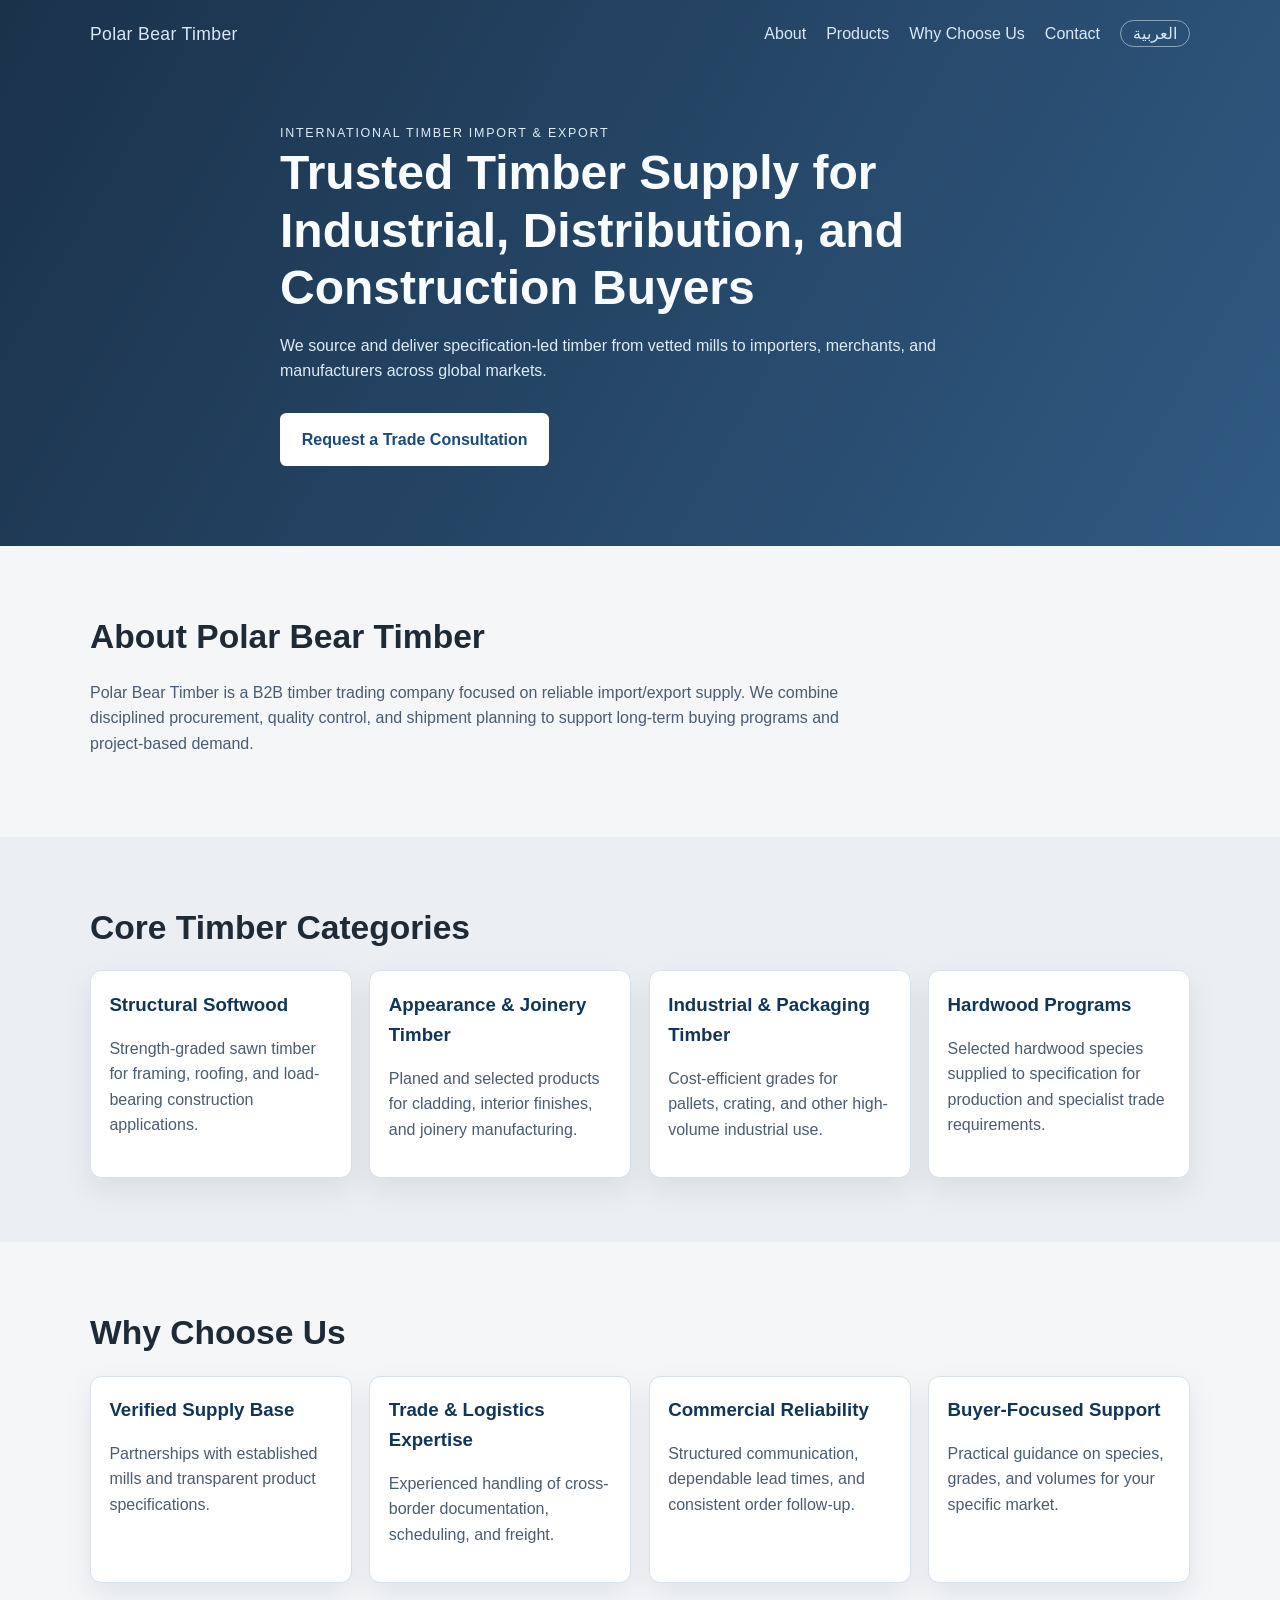
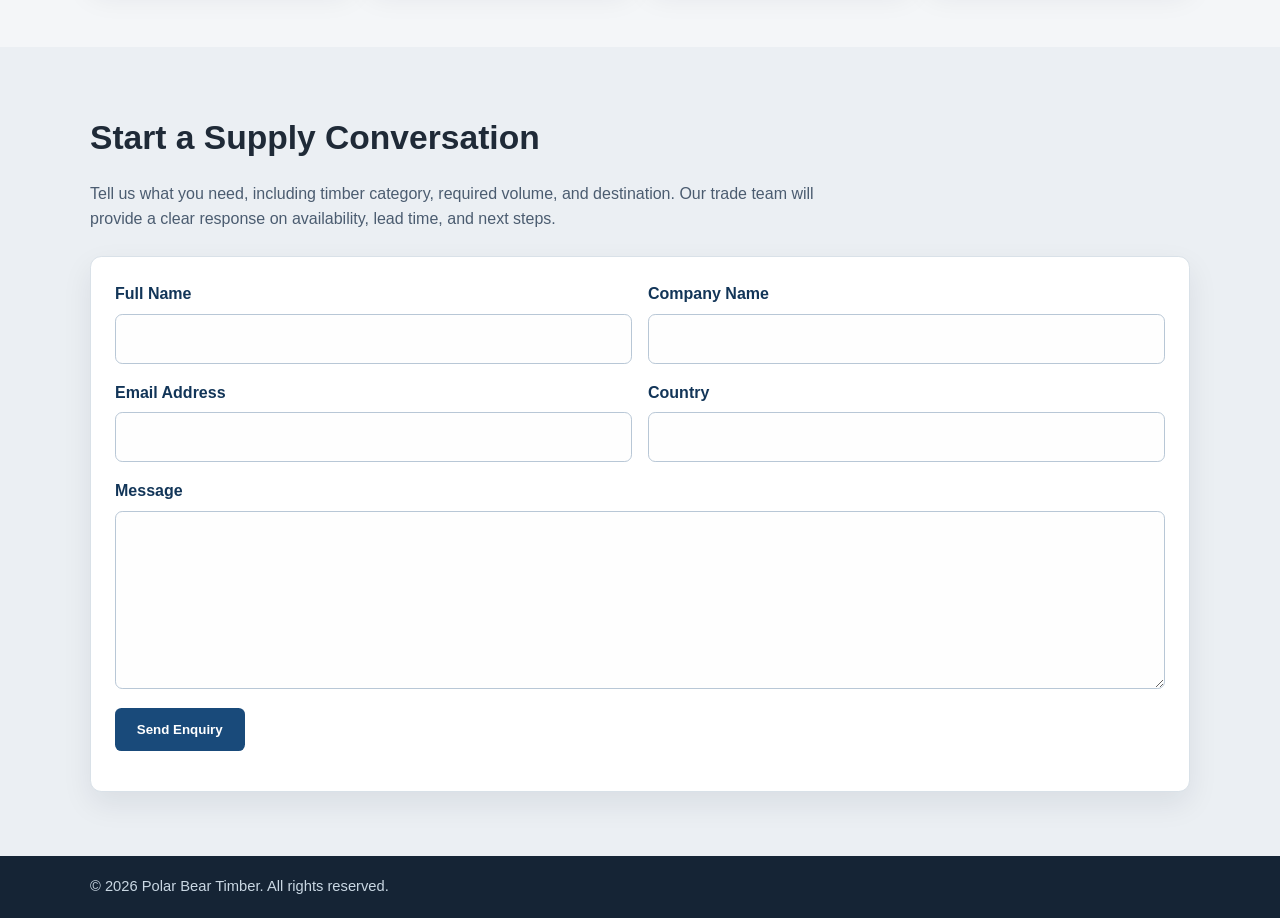
==== index.html @ a53676ff "Add Arabic RTL homepage with language switcher" ====
<!DOCTYPE html>
<html lang="en">
  <head>
    <meta charset="UTF-8" />
    <meta name="viewport" content="width=device-width, initial-scale=1.0" />
    <title>Polar Bear Timber | International Timber Trading</title>
    <meta
      name="description"
      content="Polar Bear Timber is a B2B timber import/export partner supplying certified softwood and hardwood products for construction, manufacturing, and distribution."
    />
    <link rel="stylesheet" href="style.css" />
  </head>
  <body>
    <header class="hero" id="top">
      <nav class="container nav">
        <a class="brand" href="#top">Polar Bear Timber</a>
        <ul>
          <li><a href="#about">About</a></li>
          <li><a href="#products">Products</a></li>
          <li><a href="#why-us">Why Choose Us</a></li>
          <li><a href="#contact">Contact</a></li>
          <li><a class="language-link" href="ar.html">العربية</a></li>
        </ul>
      </nav>

      <div class="container hero-content">
        <p class="eyebrow">International Timber Import &amp; Export</p>
        <h1>Trusted Timber Supply for Industrial, Distribution, and Construction Buyers</h1>
        <p>
          We source and deliver specification-led timber from vetted mills to importers, merchants,
          and manufacturers across global markets.
        </p>
        <a class="button" href="#contact">Request a Trade Consultation</a>
      </div>
    </header>

    <main>
      <section class="section" id="about">
        <div class="container">
          <h2>About Polar Bear Timber</h2>
          <p>
            Polar Bear Timber is a B2B timber trading company focused on reliable import/export
            supply. We combine disciplined procurement, quality control, and shipment planning to
            support long-term buying programs and project-based demand.
          </p>
        </div>
      </section>

      <section class="section section-alt" id="products">
        <div class="container">
          <h2>Core Timber Categories</h2>
          <div class="grid products-grid">
            <article class="card">
              <h3>Structural Softwood</h3>
              <p>
                Strength-graded sawn timber for framing, roofing, and load-bearing construction
                applications.
              </p>
            </article>
            <article class="card">
              <h3>Appearance &amp; Joinery Timber</h3>
              <p>
                Planed and selected products for cladding, interior finishes, and joinery
                manufacturing.
              </p>
            </article>
            <article class="card">
              <h3>Industrial &amp; Packaging Timber</h3>
              <p>
                Cost-efficient grades for pallets, crating, and other high-volume industrial use.
              </p>
            </article>
            <article class="card">
              <h3>Hardwood Programs</h3>
              <p>
                Selected hardwood species supplied to specification for production and specialist
                trade requirements.
              </p>
            </article>
          </div>
        </div>
      </section>

      <section class="section" id="why-us">
        <div class="container">
          <h2>Why Choose Us</h2>
          <div class="grid benefits-grid">
            <article class="card">
              <h3>Verified Supply Base</h3>
              <p>Partnerships with established mills and transparent product specifications.</p>
            </article>
            <article class="card">
              <h3>Trade &amp; Logistics Expertise</h3>
              <p>Experienced handling of cross-border documentation, scheduling, and freight.</p>
            </article>
            <article class="card">
              <h3>Commercial Reliability</h3>
              <p>Structured communication, dependable lead times, and consistent order follow-up.</p>
            </article>
            <article class="card">
              <h3>Buyer-Focused Support</h3>
              <p>Practical guidance on species, grades, and volumes for your specific market.</p>
            </article>
          </div>
        </div>
      </section>

      <section class="section section-alt" id="contact">
        <div class="container contact-box">
          <h2>Start a Supply Conversation</h2>
          <p>
            Tell us what you need, including timber category, required volume, and destination.
            Our trade team will provide a clear response on availability, lead time, and next
            steps.
          </p>
          <form class="enquiry-form" method="POST" action="https://formspree.io/f/xbdzaval">
            <input type="hidden" name="_subject" value="New Polar Bear Timber enquiry" />
            <div class="form-grid">
              <label for="full-name">
                Full Name
                <input id="full-name" name="full-name" type="text" autocomplete="name" required />
              </label>

              <label for="company-name">
                Company Name
                <input id="company-name" name="company-name" type="text" autocomplete="organization" required />
              </label>

              <label for="email-address">
                Email Address
                <input id="email-address" name="email-address" type="email" autocomplete="email" required />
              </label>

              <label for="country">
                Country
                <input id="country" name="country" type="text" autocomplete="country-name" required />
              </label>

              <label class="full-width" for="message">
                Message
                <textarea id="message" name="message" rows="6" required></textarea>
              </label>
            </div>

            <button type="submit" class="button form-submit">Send Enquiry</button>
            <p id="form-status" role="status" aria-live="polite"></p>
          </form>
        </div>
      </section>
    </main>

    <footer>
      <div class="container">
        <p>&copy; <span id="year">2026</span> Polar Bear Timber. All rights reserved.</p>
      </div>
    </footer>

    <script>
      const enquiryForm = document.querySelector(".enquiry-form");
      const formStatus = document.getElementById("form-status");

      enquiryForm?.addEventListener("submit", async (event) => {
        event.preventDefault();

        formStatus.textContent = "Sending your enquiry...";

        try {
          const response = await fetch(enquiryForm.action, {
            method: "POST",
            body: new FormData(enquiryForm),
            headers: {
              Accept: "application/json",
            },
          });

          if (!response.ok) {
            throw new Error("Submission failed");
          }

          enquiryForm.innerHTML =
            '<h3>Thank you for your enquiry.</h3><p>Our timber trade team has received your message and will reply shortly.</p>';
        } catch (error) {
          formStatus.textContent =
            "We couldn't send your enquiry right now. Please try again in a moment.";
        }
      });
    </script>
  </body>
</html>
---- style.css ----
:root {
  --bg: #f4f6f8;
  --surface: #ffffff;
  --surface-alt: #ebeff3;
  --text: #1f2a37;
  --muted: #4b5c70;
  --primary: #194a7a;
  --primary-dark: #123558;
  --border: #d9e1e8;
  --shadow: 0 12px 30px rgba(17, 30, 45, 0.08);
}

* {
  box-sizing: border-box;
}

body {
  margin: 0;
  font-family: "Segoe UI", Roboto, Arial, sans-serif;
  line-height: 1.6;
  color: var(--text);
  background: var(--bg);
}

.container {
  width: min(1100px, calc(100% - 3rem));
  margin-inline: auto;
}

.hero {
  background: linear-gradient(120deg, rgba(15, 39, 65, 0.95), rgba(27, 73, 118, 0.9));
  color: #f9fcff;
  padding-bottom: 5rem;
}

.nav {
  display: flex;
  justify-content: space-between;
  align-items: center;
  padding: 1.25rem 0;
  gap: 1rem;
}

.brand {
  color: #ffffff;
  text-decoration: none;
  font-size: 1.1rem;
  font-weight: 700;
  letter-spacing: 0.02em;
}

.nav ul {
  display: flex;
  list-style: none;
  margin: 0;
  padding: 0;
  gap: 1.25rem;
}

.nav a {
  color: #d9e9f8;
  text-decoration: none;
  font-weight: 500;
}

.nav a:hover,
.nav a:focus-visible {
  color: #ffffff;
}


.language-link {
  border: 1px solid rgba(217, 233, 248, 0.55);
  border-radius: 999px;
  padding: 0.25rem 0.75rem;
}

.hero-content {
  padding-top: 3.5rem;
  max-width: 720px;
}

.eyebrow {
  text-transform: uppercase;
  letter-spacing: 0.14em;
  font-size: 0.78rem;
  color: #a5c8ea;
  margin-bottom: 0.8rem;
}

.hero h1 {
  margin: 0 0 1rem;
  line-height: 1.2;
  font-size: clamp(1.9rem, 3.8vw, 3rem);
}

.hero p {
  margin: 0;
  color: #deecf8;
}

.button {
  display: inline-block;
  margin-top: 1.8rem;
  background: #ffffff;
  color: var(--primary);
  text-decoration: none;
  font-weight: 700;
  padding: 0.8rem 1.3rem;
  border-radius: 0.4rem;
  border: 1px solid transparent;
  cursor: pointer;
}

.button:hover,
.button:focus-visible {
  background: #e9f2fb;
}

.section {
  padding: 4rem 0;
}

.section h2 {
  font-size: clamp(1.6rem, 3vw, 2.1rem);
  margin-top: 0;
  margin-bottom: 1rem;
}

.section p {
  color: var(--muted);
  max-width: 760px;
}

.section-alt {
  background: var(--surface-alt);
}

.grid {
  display: grid;
  gap: 1.1rem;
}

.products-grid {
  grid-template-columns: repeat(auto-fit, minmax(220px, 1fr));
}

.benefits-grid {
  grid-template-columns: repeat(auto-fit, minmax(230px, 1fr));
}

.card {
  background: var(--surface);
  border: 1px solid var(--border);
  border-radius: 0.7rem;
  padding: 1.15rem;
  box-shadow: var(--shadow);
}

.card h3 {
  margin-top: 0;
  margin-bottom: 0.5rem;
  color: var(--primary-dark);
}

.contact-box {
  text-align: start;
}

.enquiry-form {
  margin-top: 1.5rem;
  background: var(--surface);
  border: 1px solid var(--border);
  border-radius: 0.7rem;
  box-shadow: var(--shadow);
  padding: 1.5rem;
}

.form-grid {
  display: grid;
  grid-template-columns: repeat(2, minmax(0, 1fr));
  gap: 1rem;
}

.enquiry-form label {
  display: flex;
  flex-direction: column;
  font-weight: 600;
  color: var(--primary-dark);
  gap: 0.45rem;
}

.enquiry-form input,
.enquiry-form textarea {
  width: 100%;
  border: 1px solid #b8c7d6;
  border-radius: 0.45rem;
  padding: 0.7rem 0.8rem;
  font: inherit;
  color: var(--text);
  background: #fefefe;
}

.enquiry-form input:focus,
.enquiry-form textarea:focus {
  outline: 2px solid rgba(25, 74, 122, 0.2);
  border-color: var(--primary);
}

.full-width {
  grid-column: 1 / -1;
}

.form-submit {
  margin-top: 1.2rem;
  background: var(--primary);
  color: #ffffff;
}

.form-submit:hover,
.form-submit:focus-visible {
  background: var(--primary-dark);
}

footer {
  background: #152435;
  color: #c9d7e3;
  padding: 1.2rem 0;
  font-size: 0.92rem;
}

footer p {
  margin: 0;
}

@media (max-width: 760px) {
  .nav {
    flex-direction: column;
    align-items: flex-start;
  }

  .nav ul {
    flex-wrap: wrap;
    gap: 0.85rem 1rem;
  }

  .hero {
    padding-bottom: 3.8rem;
  }

  .hero-content {
    padding-top: 2.4rem;
  }

  .container {
    width: min(1100px, calc(100% - 2rem));
  }

  .form-grid {
    grid-template-columns: 1fr;
  }

  .full-width {
    grid-column: auto;
  }
}
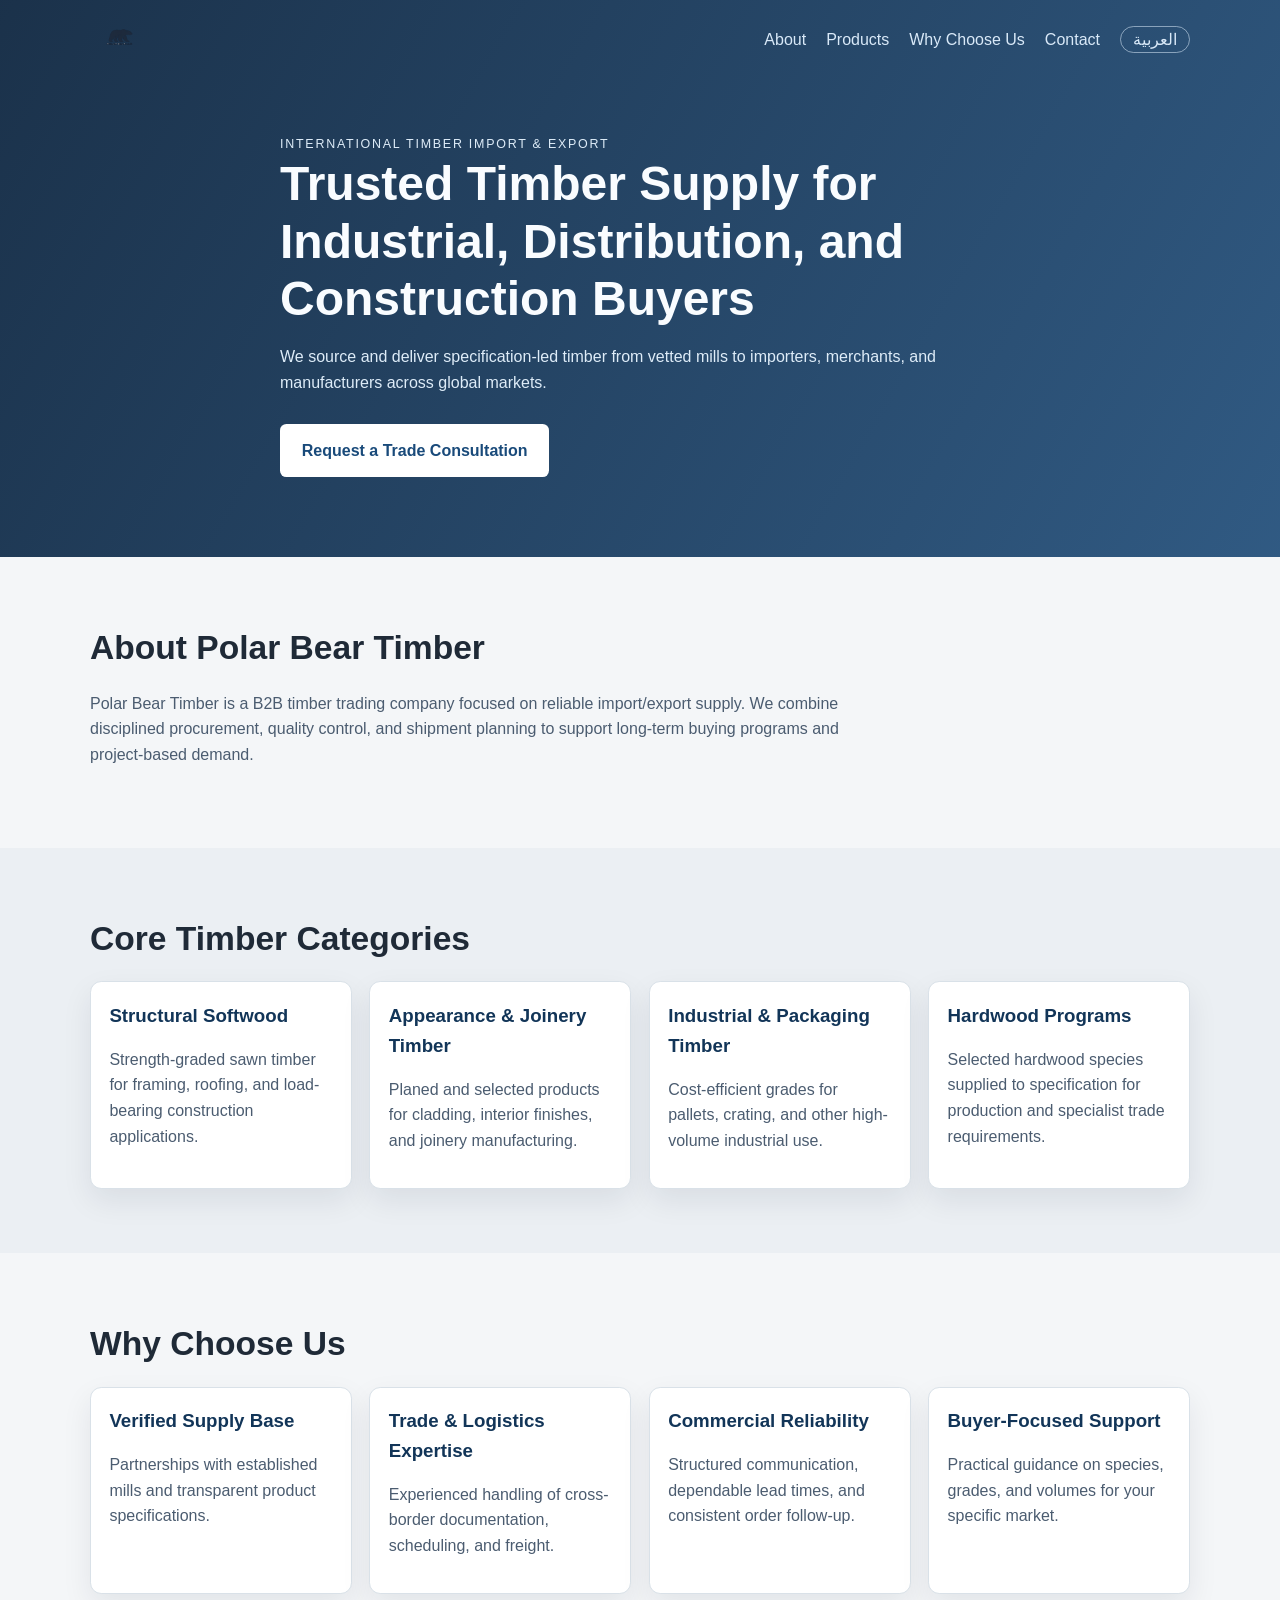
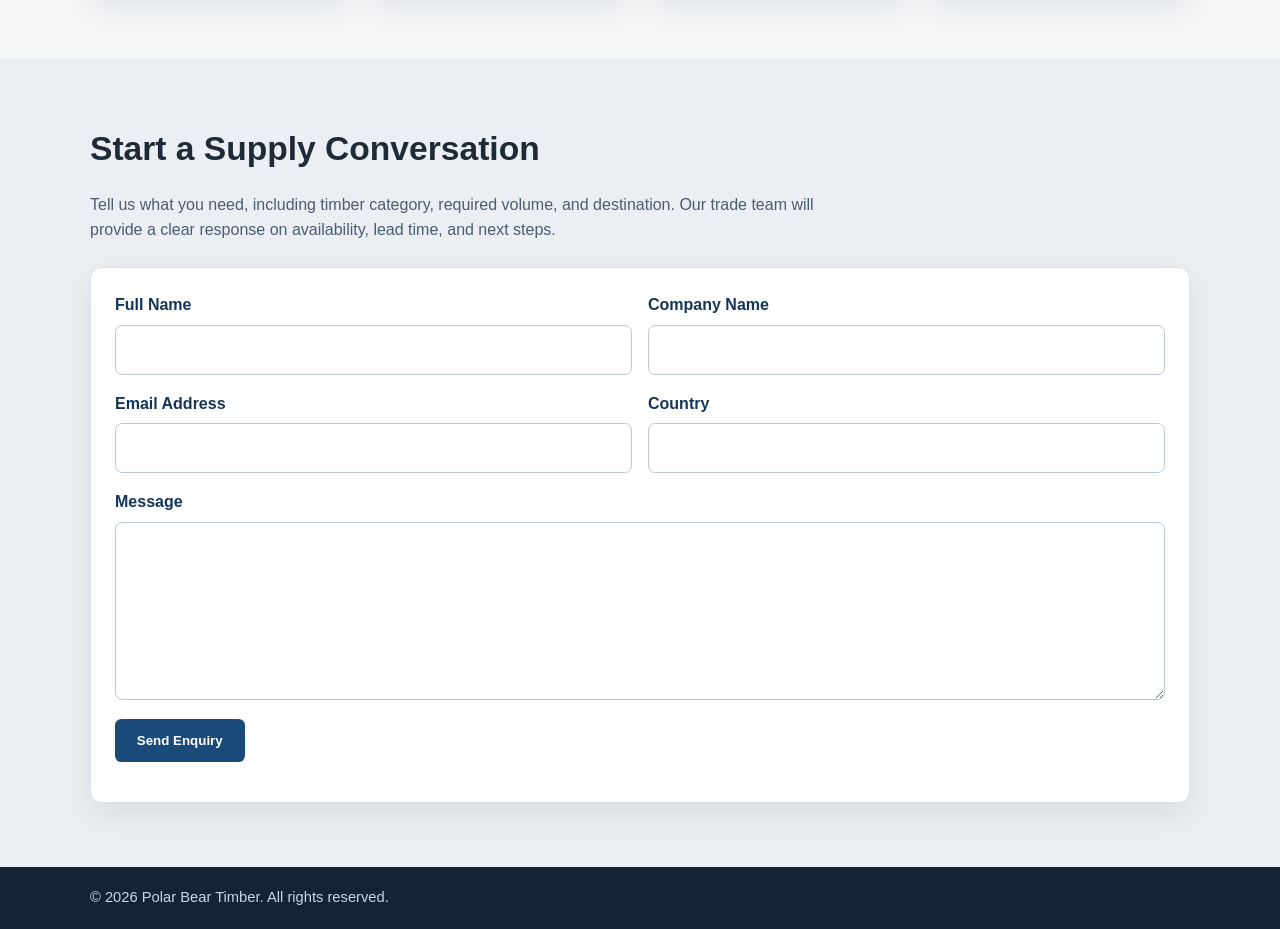
==== commit b3b54798: "Add logo and favicon assets to site header" ====
--- a/index.html
+++ b/index.html
@@ -8,12 +8,17 @@
       name="description"
       content="Polar Bear Timber is a B2B timber import/export partner supplying certified softwood and hardwood products for construction, manufacturing, and distribution."
     />
+    <link rel="icon" type="image/png" sizes="32x32" href="assets/favicon.png" />
+    <link rel="shortcut icon" href="assets/favicon.png" />
+    <link rel="apple-touch-icon" href="assets/favicon.png" />
     <link rel="stylesheet" href="style.css" />
   </head>
   <body>
     <header class="hero" id="top">
       <nav class="container nav">
-        <a class="brand" href="#top">Polar Bear Timber</a>
+        <a class="brand" href="#top" aria-label="Polar Bear Timber home">
+          <img class="brand-logo" src="assets/logo.png" alt="Polar Bear Timber" />
+        </a>
         <ul>
           <li><a href="#about">About</a></li>
           <li><a href="#products">Products</a></li>
--- a/style.css
+++ b/style.css
@@ -42,11 +42,17 @@
 }
 
 .brand {
-  color: #ffffff;
+  display: inline-flex;
+  align-items: center;
   text-decoration: none;
-  font-size: 1.1rem;
-  font-weight: 700;
-  letter-spacing: 0.02em;
+  line-height: 0;
+  flex-shrink: 0;
+}
+
+.brand-logo {
+  display: block;
+  width: auto;
+  height: clamp(2rem, 3.6vw, 2.45rem);
 }
 
 .nav ul {
@@ -237,6 +243,11 @@
   .nav {
     flex-direction: column;
     align-items: flex-start;
+    gap: 0.9rem;
+  }
+
+  .brand-logo {
+    height: 2rem;
   }
 
   .nav ul {
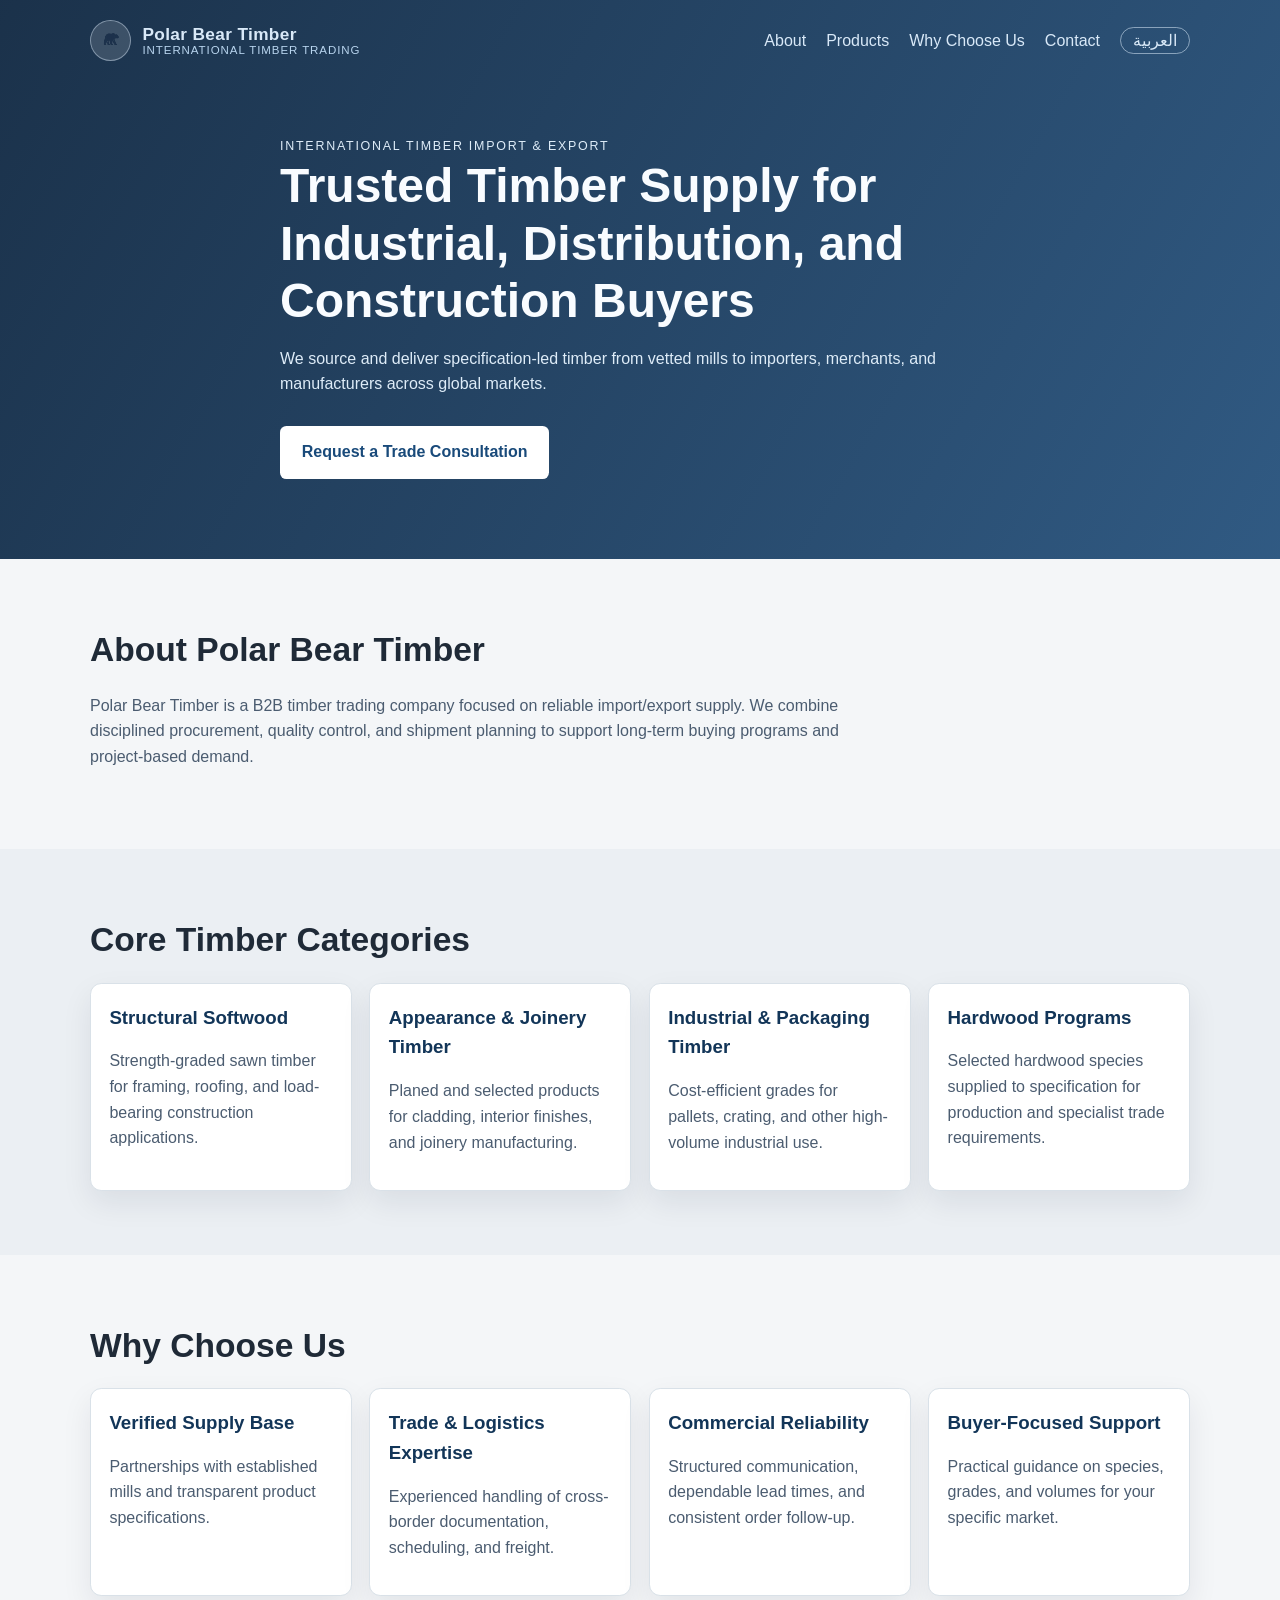
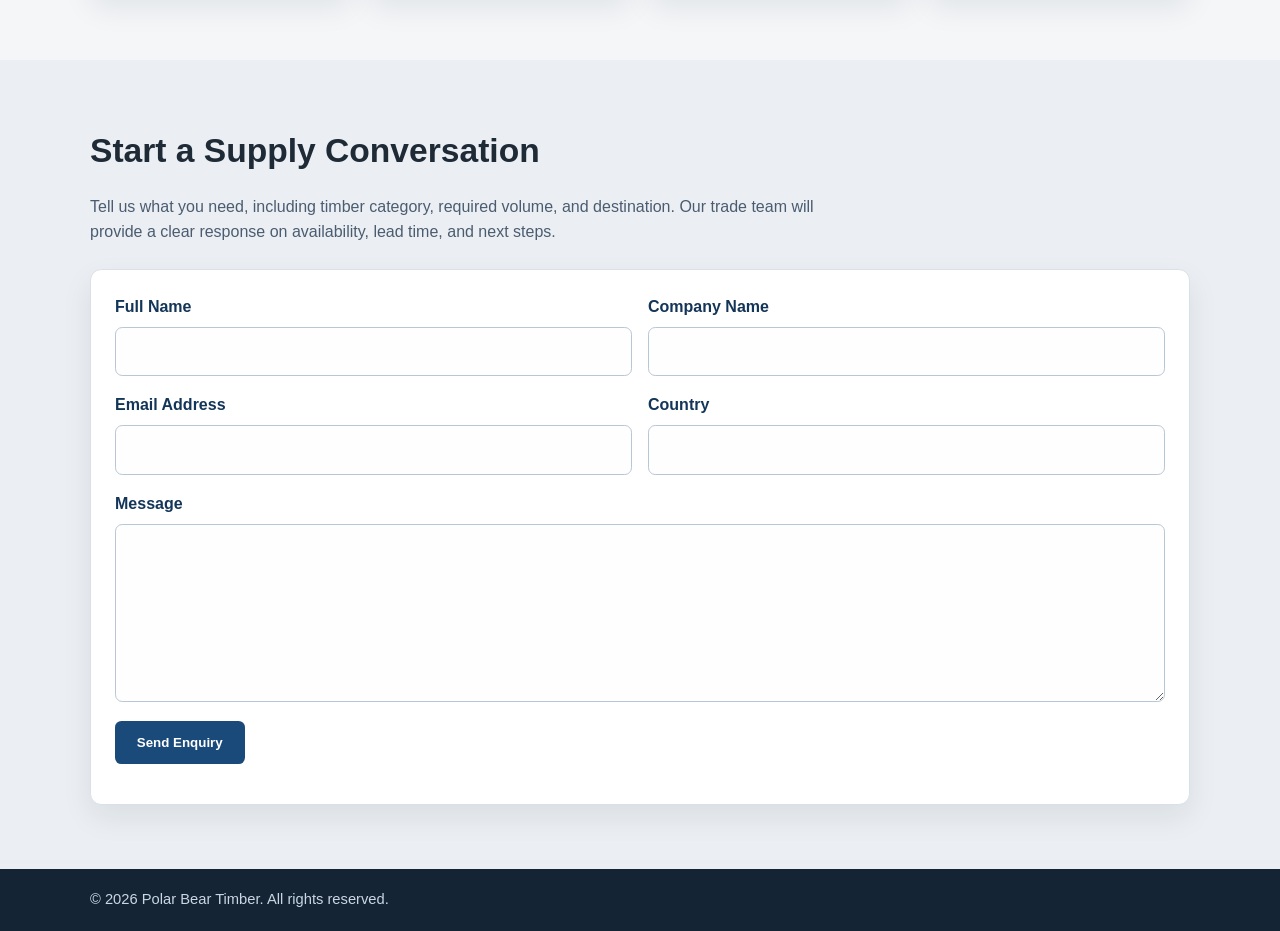
==== commit 59f827fa: "Enhance navbar branding visibility with icon and text" ====
--- a/index.html
+++ b/index.html
@@ -17,7 +17,11 @@
     <header class="hero" id="top">
       <nav class="container nav">
         <a class="brand" href="#top" aria-label="Polar Bear Timber home">
-          <img class="brand-logo" src="assets/logo.png" alt="Polar Bear Timber" />
+          <img class="brand-icon" src="assets/favicon.png" alt="Polar Bear Timber bear icon" />
+          <span class="brand-text">
+            <strong>Polar Bear Timber</strong>
+            <span>International Timber Trading</span>
+          </span>
         </a>
         <ul>
           <li><a href="#about">About</a></li>
--- a/style.css
+++ b/style.css
@@ -44,15 +44,38 @@
 .brand {
   display: inline-flex;
   align-items: center;
+  gap: 0.72rem;
   text-decoration: none;
-  line-height: 0;
+  color: #ffffff;
   flex-shrink: 0;
 }
 
-.brand-logo {
+.brand-icon {
   display: block;
-  width: auto;
-  height: clamp(2rem, 3.6vw, 2.45rem);
+  width: clamp(2.35rem, 3.2vw, 2.85rem);
+  height: clamp(2.35rem, 3.2vw, 2.85rem);
+  border-radius: 50%;
+  background: rgba(255, 255, 255, 0.14);
+  border: 1px solid rgba(217, 233, 248, 0.45);
+  padding: 0.2rem;
+}
+
+.brand-text {
+  display: inline-flex;
+  flex-direction: column;
+  line-height: 1.1;
+}
+
+.brand-text strong {
+  font-size: clamp(1rem, 1.35vw, 1.15rem);
+  letter-spacing: 0.02em;
+}
+
+.brand-text span {
+  font-size: 0.72rem;
+  letter-spacing: 0.08em;
+  text-transform: uppercase;
+  color: #b8d4ee;
 }
 
 .nav ul {
@@ -246,8 +269,21 @@
     gap: 0.9rem;
   }
 
-  .brand-logo {
-    height: 2rem;
+  .brand {
+    gap: 0.58rem;
+  }
+
+  .brand-icon {
+    width: 2.2rem;
+    height: 2.2rem;
+  }
+
+  .brand-text strong {
+    font-size: 0.95rem;
+  }
+
+  .brand-text span {
+    font-size: 0.66rem;
   }
 
   .nav ul {
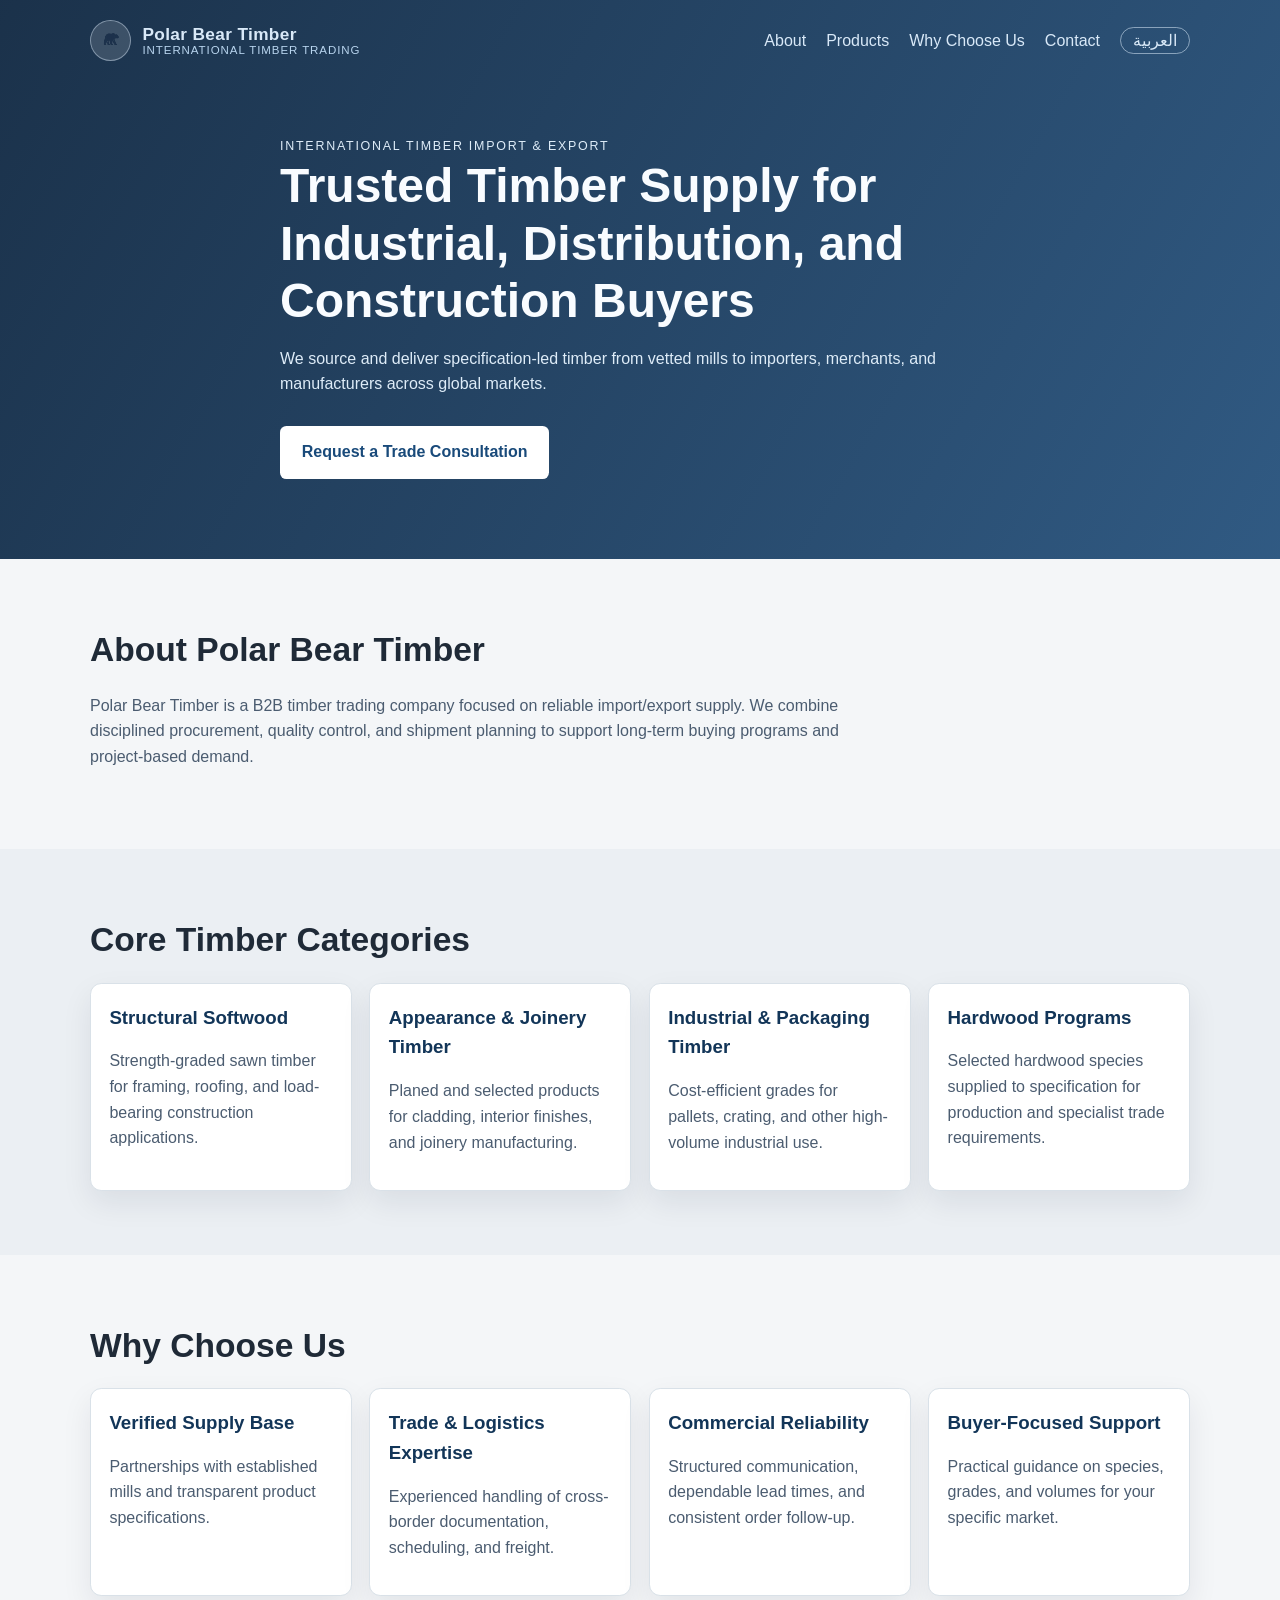
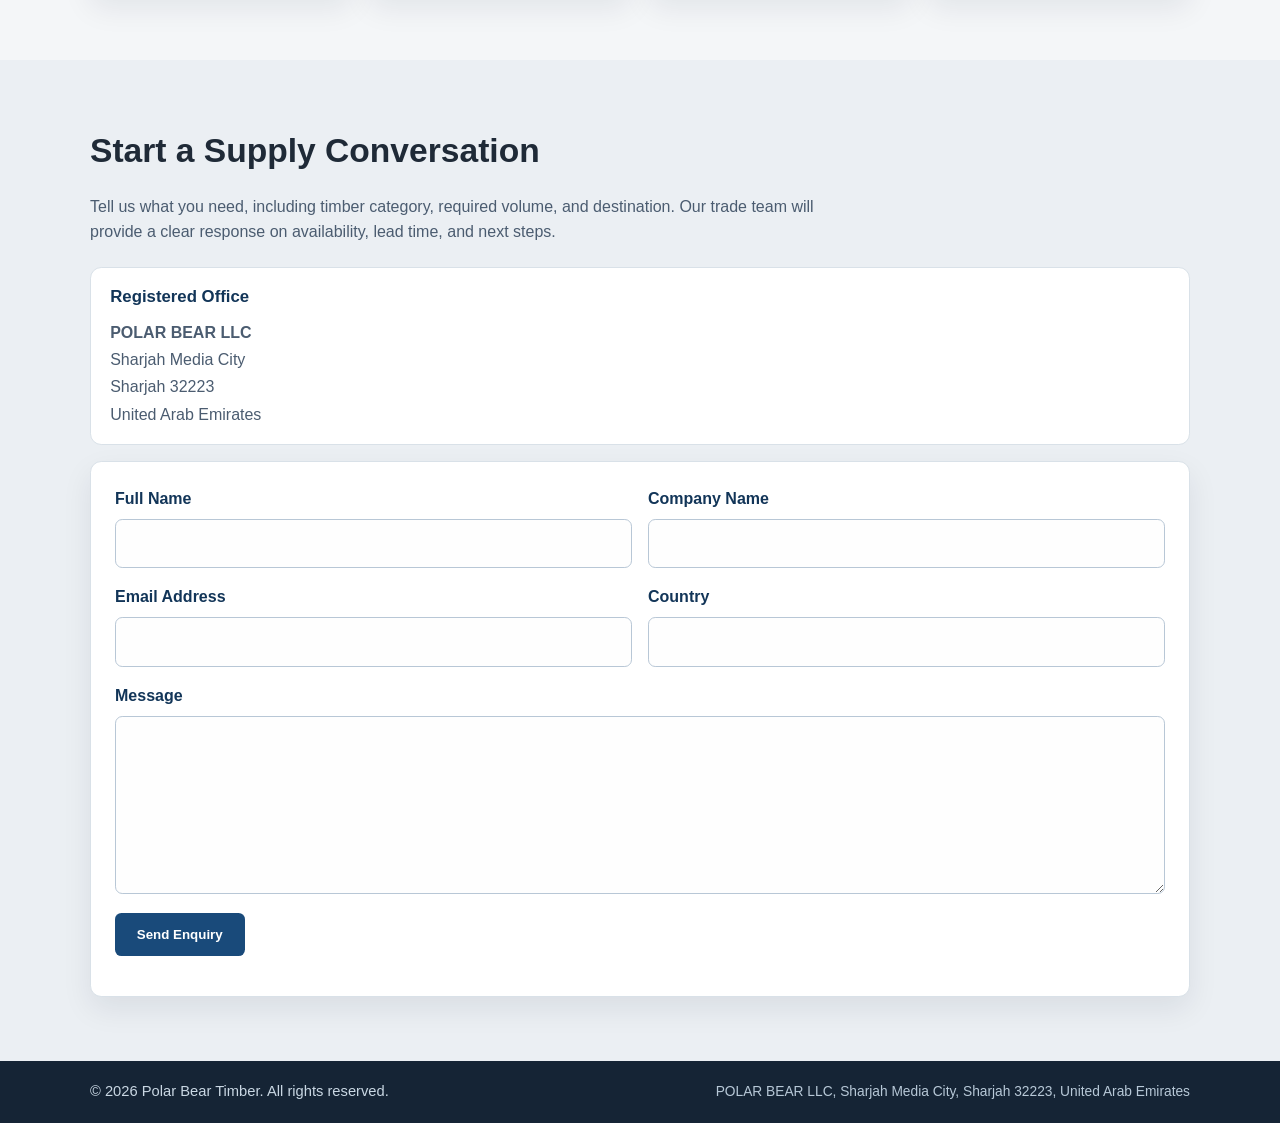
==== commit 7857d647: "Add bilingual company address to contact and footer" ====
--- a/index.html
+++ b/index.html
@@ -122,6 +122,15 @@
             Our trade team will provide a clear response on availability, lead time, and next
             steps.
           </p>
+          <div class="contact-details" aria-label="Company address">
+            <h3>Registered Office</h3>
+            <address>
+              <strong>POLAR BEAR LLC</strong><br />
+              Sharjah Media City<br />
+              Sharjah 32223<br />
+              United Arab Emirates
+            </address>
+          </div>
           <form class="enquiry-form" method="POST" action="https://formspree.io/f/xbdzaval">
             <input type="hidden" name="_subject" value="New Polar Bear Timber enquiry" />
             <div class="form-grid">
@@ -159,8 +168,11 @@
     </main>
 
     <footer>
-      <div class="container">
+      <div class="container footer-content">
         <p>&copy; <span id="year">2026</span> Polar Bear Timber. All rights reserved.</p>
+        <address aria-label="Polar Bear Timber address">
+          POLAR BEAR LLC, Sharjah Media City, Sharjah 32223, United Arab Emirates
+        </address>
       </div>
     </footer>
 
--- a/style.css
+++ b/style.css
@@ -196,6 +196,32 @@
   text-align: start;
 }
 
+
+.contact-details {
+  margin-top: 1.4rem;
+  padding: 1rem 1.2rem;
+  background: var(--surface);
+  border: 1px solid var(--border);
+  border-radius: 0.7rem;
+}
+
+.contact-details h3 {
+  margin: 0 0 0.5rem;
+  color: var(--primary-dark);
+  font-size: 1.05rem;
+}
+
+.contact-details address {
+  margin: 0;
+  color: var(--muted);
+  font-style: normal;
+  line-height: 1.7;
+}
+
+.contact-details + .enquiry-form {
+  margin-top: 1rem;
+}
+
 .enquiry-form {
   margin-top: 1.5rem;
   background: var(--surface);
@@ -262,6 +288,21 @@
   margin: 0;
 }
 
+.footer-content {
+  display: flex;
+  align-items: center;
+  justify-content: space-between;
+  gap: 1rem 2rem;
+  flex-wrap: wrap;
+}
+
+footer address {
+  margin: 0;
+  font-style: normal;
+  color: #b7c8d7;
+  font-size: 0.86rem;
+}
+
 @media (max-width: 760px) {
   .nav {
     flex-direction: column;
@@ -303,6 +344,11 @@
     width: min(1100px, calc(100% - 2rem));
   }
 
+  .footer-content {
+    flex-direction: column;
+    align-items: flex-start;
+  }
+
   .form-grid {
     grid-template-columns: 1fr;
   }
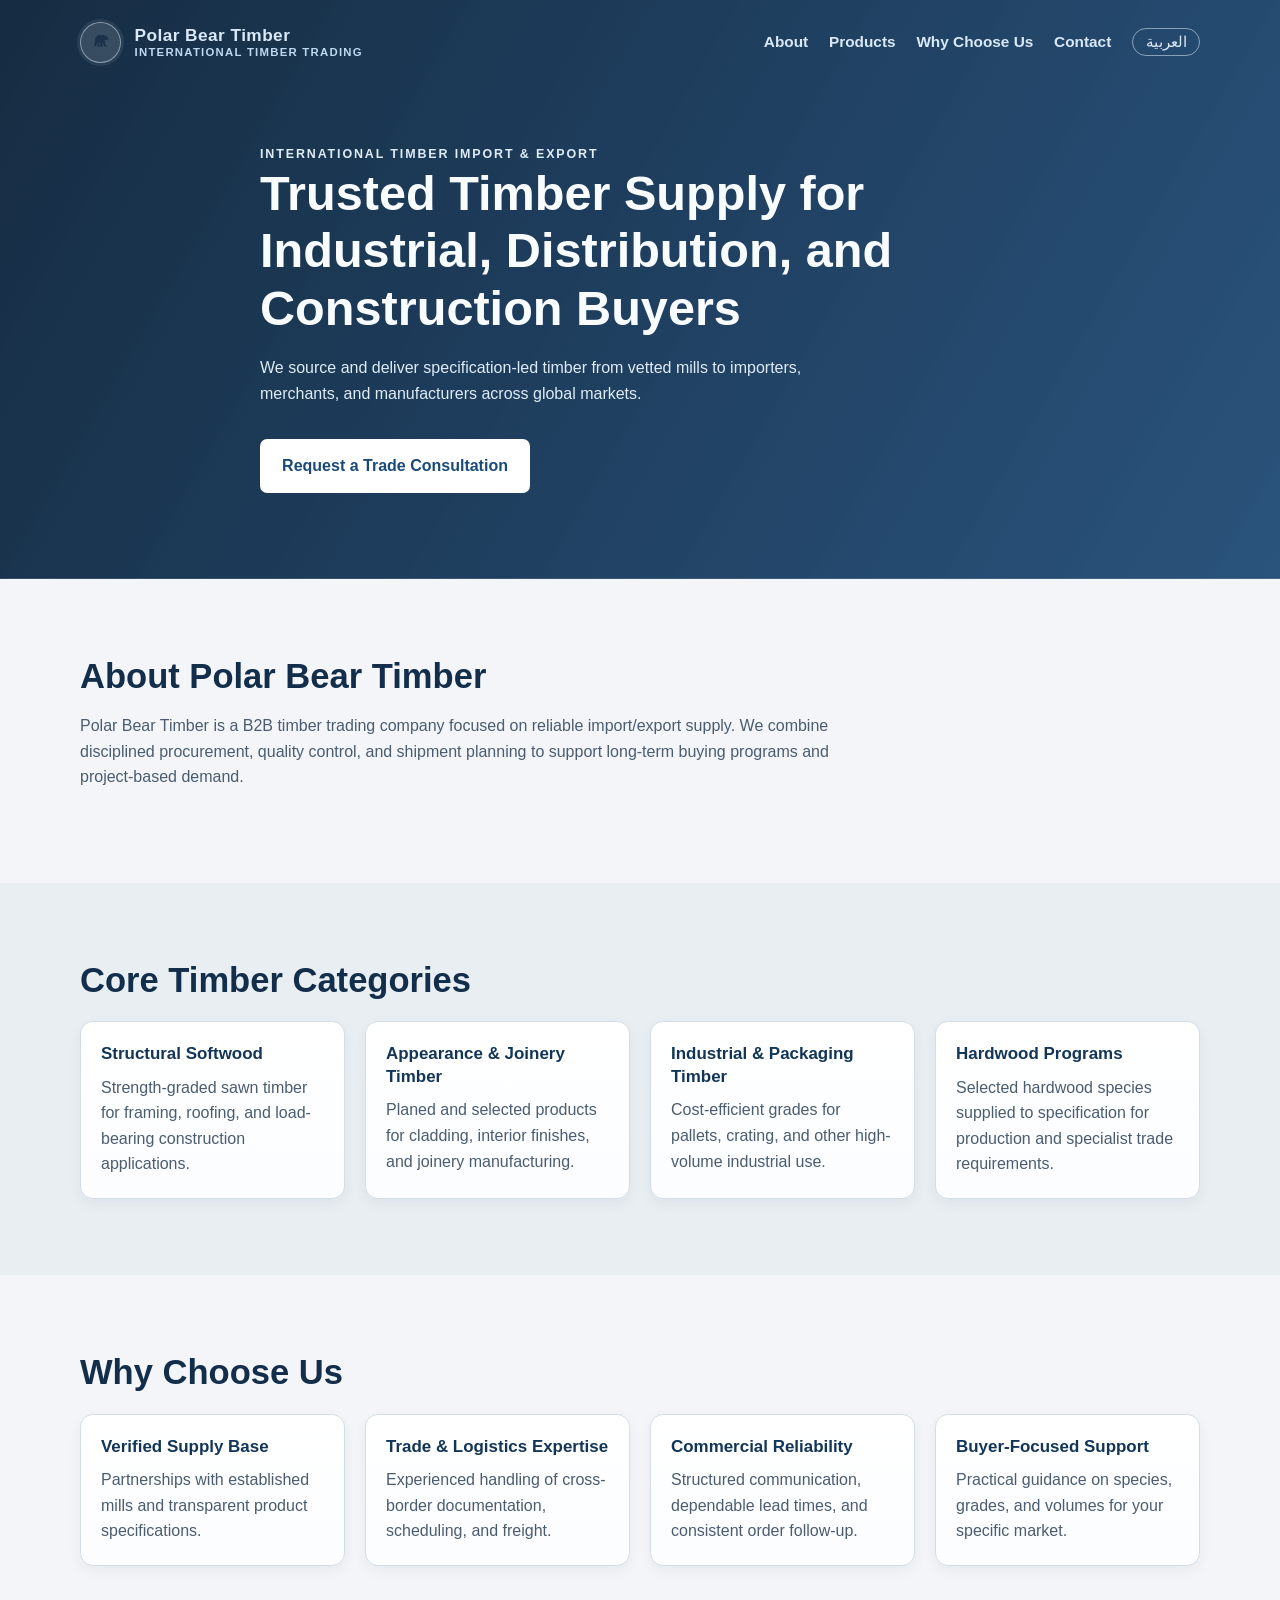
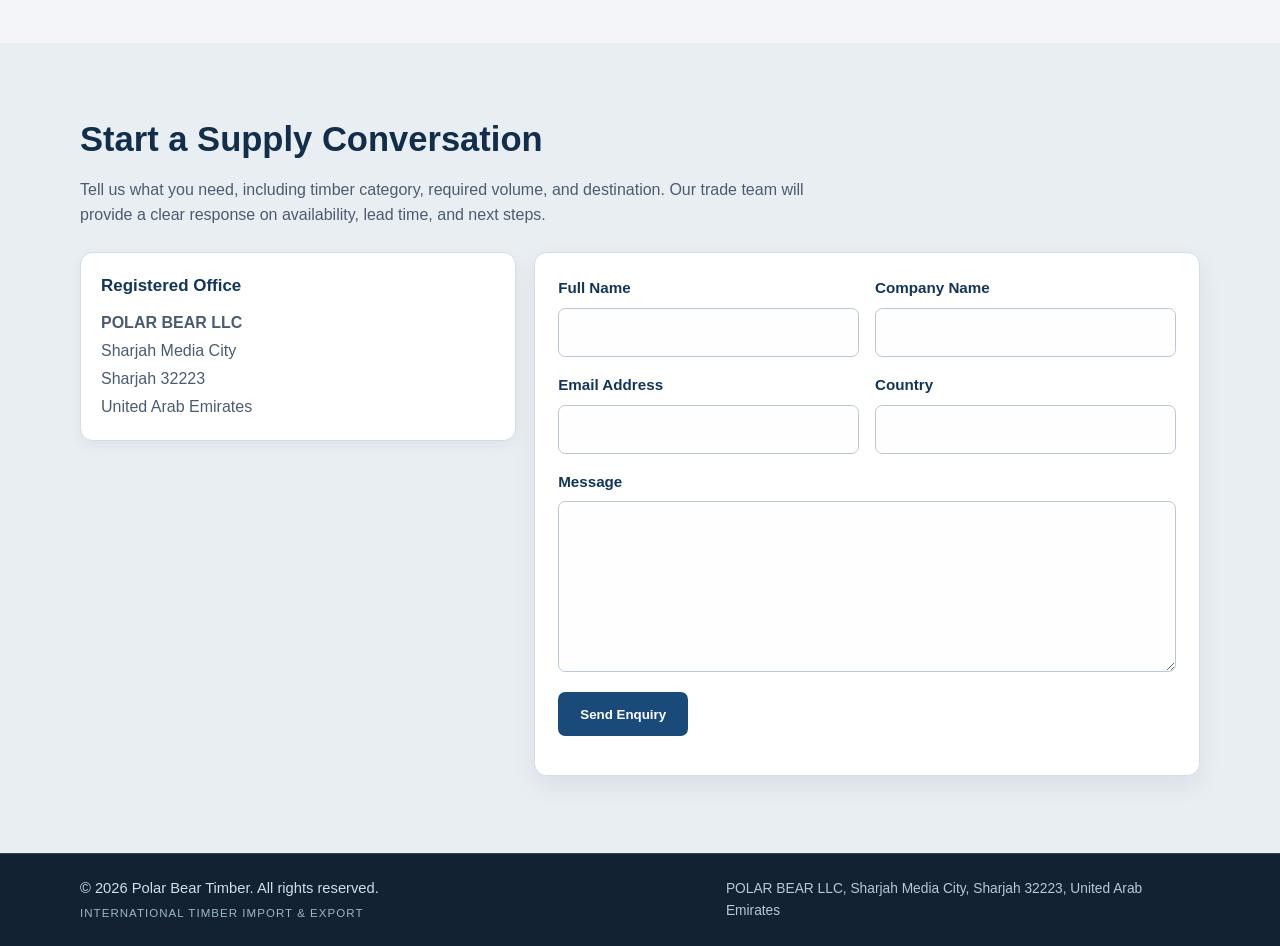
==== commit 75cf86c0: "Refine site styling for a more premium presentation" ====
--- a/index.html
+++ b/index.html
@@ -116,60 +116,69 @@
 
       <section class="section section-alt" id="contact">
         <div class="container contact-box">
-          <h2>Start a Supply Conversation</h2>
-          <p>
-            Tell us what you need, including timber category, required volume, and destination.
-            Our trade team will provide a clear response on availability, lead time, and next
-            steps.
-          </p>
-          <div class="contact-details" aria-label="Company address">
-            <h3>Registered Office</h3>
-            <address>
-              <strong>POLAR BEAR LLC</strong><br />
-              Sharjah Media City<br />
-              Sharjah 32223<br />
-              United Arab Emirates
-            </address>
-          </div>
-          <form class="enquiry-form" method="POST" action="https://formspree.io/f/xbdzaval">
-            <input type="hidden" name="_subject" value="New Polar Bear Timber enquiry" />
-            <div class="form-grid">
-              <label for="full-name">
-                Full Name
-                <input id="full-name" name="full-name" type="text" autocomplete="name" required />
-              </label>
-
-              <label for="company-name">
-                Company Name
-                <input id="company-name" name="company-name" type="text" autocomplete="organization" required />
-              </label>
-
-              <label for="email-address">
-                Email Address
-                <input id="email-address" name="email-address" type="email" autocomplete="email" required />
-              </label>
-
-              <label for="country">
-                Country
-                <input id="country" name="country" type="text" autocomplete="country-name" required />
-              </label>
-
-              <label class="full-width" for="message">
-                Message
-                <textarea id="message" name="message" rows="6" required></textarea>
-              </label>
+          <div class="contact-intro">
+            <h2>Start a Supply Conversation</h2>
+            <p>
+              Tell us what you need, including timber category, required volume, and destination.
+              Our trade team will provide a clear response on availability, lead time, and next
+              steps.
+            </p>
+          </div>
+
+          <div class="contact-layout">
+            <div class="contact-details" aria-label="Company address">
+              <h3>Registered Office</h3>
+              <address>
+                <strong>POLAR BEAR LLC</strong><br />
+                Sharjah Media City<br />
+                Sharjah 32223<br />
+                United Arab Emirates
+              </address>
             </div>
 
-            <button type="submit" class="button form-submit">Send Enquiry</button>
-            <p id="form-status" role="status" aria-live="polite"></p>
-          </form>
+            <form class="enquiry-form" method="POST" action="https://formspree.io/f/xbdzaval">
+              <input type="hidden" name="_subject" value="New Polar Bear Timber enquiry" />
+              <div class="form-grid">
+                <label for="full-name">
+                  Full Name
+                  <input id="full-name" name="full-name" type="text" autocomplete="name" required />
+                </label>
+
+                <label for="company-name">
+                  Company Name
+                  <input id="company-name" name="company-name" type="text" autocomplete="organization" required />
+                </label>
+
+                <label for="email-address">
+                  Email Address
+                  <input id="email-address" name="email-address" type="email" autocomplete="email" required />
+                </label>
+
+                <label for="country">
+                  Country
+                  <input id="country" name="country" type="text" autocomplete="country-name" required />
+                </label>
+
+                <label class="full-width" for="message">
+                  Message
+                  <textarea id="message" name="message" rows="6" required></textarea>
+                </label>
+              </div>
+
+              <button type="submit" class="button form-submit">Send Enquiry</button>
+              <p id="form-status" role="status" aria-live="polite"></p>
+            </form>
+          </div>
         </div>
       </section>
     </main>
 
     <footer>
       <div class="container footer-content">
-        <p>&copy; <span id="year">2026</span> Polar Bear Timber. All rights reserved.</p>
+        <div class="footer-branding">
+          <p>&copy; <span id="year">2026</span> Polar Bear Timber. All rights reserved.</p>
+          <p class="footer-tagline">International Timber Import &amp; Export</p>
+        </div>
         <address aria-label="Polar Bear Timber address">
           POLAR BEAR LLC, Sharjah Media City, Sharjah 32223, United Arab Emirates
         </address>
--- a/style.css
+++ b/style.css
@@ -1,13 +1,14 @@
 :root {
-  --bg: #f4f6f8;
+  --bg: #f3f5f8;
   --surface: #ffffff;
-  --surface-alt: #ebeff3;
+  --surface-alt: #e9eef3;
   --text: #1f2a37;
   --muted: #4b5c70;
   --primary: #194a7a;
   --primary-dark: #123558;
-  --border: #d9e1e8;
-  --shadow: 0 12px 30px rgba(17, 30, 45, 0.08);
+  --border: #d3dde7;
+  --shadow: 0 10px 26px rgba(17, 30, 45, 0.07);
+  --shadow-soft: 0 5px 14px rgba(17, 30, 45, 0.05);
 }
 
 * {
@@ -23,28 +24,29 @@
 }
 
 .container {
-  width: min(1100px, calc(100% - 3rem));
+  width: min(1120px, calc(100% - 3rem));
   margin-inline: auto;
 }
 
 .hero {
-  background: linear-gradient(120deg, rgba(15, 39, 65, 0.95), rgba(27, 73, 118, 0.9));
+  background: linear-gradient(120deg, rgba(14, 37, 60, 0.97), rgba(25, 70, 114, 0.92));
   color: #f9fcff;
-  padding-bottom: 5rem;
+  padding-bottom: 5.3rem;
+  border-bottom: 1px solid rgba(190, 209, 226, 0.2);
 }
 
 .nav {
   display: flex;
   justify-content: space-between;
   align-items: center;
-  padding: 1.25rem 0;
+  padding: 1.35rem 0;
   gap: 1rem;
 }
 
 .brand {
   display: inline-flex;
   align-items: center;
-  gap: 0.72rem;
+  gap: 0.85rem;
   text-decoration: none;
   color: #ffffff;
   flex-shrink: 0;
@@ -52,12 +54,13 @@
 
 .brand-icon {
   display: block;
-  width: clamp(2.35rem, 3.2vw, 2.85rem);
-  height: clamp(2.35rem, 3.2vw, 2.85rem);
+  width: clamp(2.45rem, 3.2vw, 3rem);
+  height: clamp(2.45rem, 3.2vw, 3rem);
   border-radius: 50%;
   background: rgba(255, 255, 255, 0.14);
-  border: 1px solid rgba(217, 233, 248, 0.45);
-  padding: 0.2rem;
+  border: 1px solid rgba(217, 233, 248, 0.52);
+  padding: 0.24rem;
+  box-shadow: 0 0 0 3px rgba(255, 255, 255, 0.08);
 }
 
 .brand-text {
@@ -67,15 +70,17 @@
 }
 
 .brand-text strong {
-  font-size: clamp(1rem, 1.35vw, 1.15rem);
-  letter-spacing: 0.02em;
+  font-size: clamp(1.05rem, 1.35vw, 1.2rem);
+  letter-spacing: 0.025em;
+  font-weight: 700;
 }
 
 .brand-text span {
-  font-size: 0.72rem;
-  letter-spacing: 0.08em;
+  margin-top: 0.1rem;
+  font-size: 0.71rem;
+  letter-spacing: 0.11em;
   text-transform: uppercase;
-  color: #b8d4ee;
+  color: #bdd8f0;
 }
 
 .nav ul {
@@ -83,13 +88,15 @@
   list-style: none;
   margin: 0;
   padding: 0;
-  gap: 1.25rem;
+  gap: 1.3rem;
+  align-items: center;
 }
 
 .nav a {
   color: #d9e9f8;
   text-decoration: none;
-  font-weight: 500;
+  font-weight: 550;
+  font-size: 0.96rem;
 }
 
 .nav a:hover,
@@ -97,63 +104,68 @@
   color: #ffffff;
 }
 
-
 .language-link {
   border: 1px solid rgba(217, 233, 248, 0.55);
   border-radius: 999px;
-  padding: 0.25rem 0.75rem;
+  padding: 0.28rem 0.78rem;
 }
 
 .hero-content {
-  padding-top: 3.5rem;
-  max-width: 720px;
+  padding-top: 3.8rem;
+  max-width: 760px;
 }
 
 .eyebrow {
   text-transform: uppercase;
-  letter-spacing: 0.14em;
+  letter-spacing: 0.15em;
   font-size: 0.78rem;
-  color: #a5c8ea;
-  margin-bottom: 0.8rem;
+  color: #a8ccec;
+  margin-bottom: 0.85rem;
+  font-weight: 600;
 }
 
 .hero h1 {
-  margin: 0 0 1rem;
-  line-height: 1.2;
-  font-size: clamp(1.9rem, 3.8vw, 3rem);
+  margin: 0 0 1.15rem;
+  line-height: 1.18;
+  font-size: clamp(1.95rem, 3.8vw, 3.08rem);
 }
 
 .hero p {
   margin: 0;
   color: #deecf8;
+  max-width: 68ch;
 }
 
 .button {
   display: inline-block;
-  margin-top: 1.8rem;
+  margin-top: 2rem;
   background: #ffffff;
   color: var(--primary);
   text-decoration: none;
   font-weight: 700;
-  padding: 0.8rem 1.3rem;
-  border-radius: 0.4rem;
+  padding: 0.84rem 1.32rem;
+  border-radius: 0.45rem;
   border: 1px solid transparent;
   cursor: pointer;
+  transition: background-color 0.2s ease, transform 0.2s ease;
 }
 
 .button:hover,
 .button:focus-visible {
-  background: #e9f2fb;
+  background: #e8f2fb;
+  transform: translateY(-1px);
 }
 
 .section {
-  padding: 4rem 0;
+  padding: 4.8rem 0;
 }
 
 .section h2 {
-  font-size: clamp(1.6rem, 3vw, 2.1rem);
+  font-size: clamp(1.62rem, 3vw, 2.16rem);
   margin-top: 0;
   margin-bottom: 1rem;
+  line-height: 1.2;
+  color: #122e4b;
 }
 
 .section p {
@@ -167,7 +179,8 @@
 
 .grid {
   display: grid;
-  gap: 1.1rem;
+  gap: 1.25rem;
+  margin-top: 1.25rem;
 }
 
 .products-grid {
@@ -179,56 +192,70 @@
 }
 
 .card {
+  background: linear-gradient(180deg, #ffffff 0%, #fbfdff 100%);
+  border: 1px solid var(--border);
+  border-radius: 0.8rem;
+  padding: 1.3rem 1.25rem;
+  box-shadow: var(--shadow-soft);
+  min-height: 100%;
+}
+
+.card h3 {
+  margin-top: 0;
+  margin-bottom: 0.55rem;
+  color: var(--primary-dark);
+  font-size: 1.06rem;
+  line-height: 1.35;
+}
+
+.card p {
+  margin: 0;
+}
+
+.contact-box {
+  text-align: start;
+}
+
+.contact-intro {
+  max-width: 760px;
+}
+
+.contact-layout {
+  margin-top: 1.5rem;
+  display: grid;
+  grid-template-columns: minmax(240px, 0.95fr) minmax(0, 1.45fr);
+  gap: 1.1rem;
+  align-items: start;
+}
+
+.contact-details {
+  padding: 1.2rem 1.25rem;
   background: var(--surface);
   border: 1px solid var(--border);
-  border-radius: 0.7rem;
-  padding: 1.15rem;
-  box-shadow: var(--shadow);
-}
-
-.card h3 {
+  border-radius: 0.78rem;
+  box-shadow: var(--shadow-soft);
+}
+
+.contact-details h3 {
+  margin: 0 0 0.6rem;
+  color: var(--primary-dark);
+  font-size: 1.06rem;
+}
+
+.contact-details address {
+  margin: 0;
+  color: var(--muted);
+  font-style: normal;
+  line-height: 1.75;
+}
+
+.enquiry-form {
   margin-top: 0;
-  margin-bottom: 0.5rem;
-  color: var(--primary-dark);
-}
-
-.contact-box {
-  text-align: start;
-}
-
-
-.contact-details {
-  margin-top: 1.4rem;
-  padding: 1rem 1.2rem;
   background: var(--surface);
   border: 1px solid var(--border);
-  border-radius: 0.7rem;
-}
-
-.contact-details h3 {
-  margin: 0 0 0.5rem;
-  color: var(--primary-dark);
-  font-size: 1.05rem;
-}
-
-.contact-details address {
-  margin: 0;
-  color: var(--muted);
-  font-style: normal;
-  line-height: 1.7;
-}
-
-.contact-details + .enquiry-form {
-  margin-top: 1rem;
-}
-
-.enquiry-form {
-  margin-top: 1.5rem;
-  background: var(--surface);
-  border: 1px solid var(--border);
-  border-radius: 0.7rem;
+  border-radius: 0.78rem;
   box-shadow: var(--shadow);
-  padding: 1.5rem;
+  padding: 1.45rem;
 }
 
 .form-grid {
@@ -243,6 +270,7 @@
   font-weight: 600;
   color: var(--primary-dark);
   gap: 0.45rem;
+  font-size: 0.95rem;
 }
 
 .enquiry-form input,
@@ -250,7 +278,7 @@
   width: 100%;
   border: 1px solid #b8c7d6;
   border-radius: 0.45rem;
-  padding: 0.7rem 0.8rem;
+  padding: 0.72rem 0.8rem;
   font: inherit;
   color: var(--text);
   background: #fefefe;
@@ -267,7 +295,7 @@
 }
 
 .form-submit {
-  margin-top: 1.2rem;
+  margin-top: 1.25rem;
   background: var(--primary);
   color: #ffffff;
 }
@@ -277,11 +305,16 @@
   background: var(--primary-dark);
 }
 
+#form-status {
+  margin-bottom: 0;
+}
+
 footer {
-  background: #152435;
-  color: #c9d7e3;
-  padding: 1.2rem 0;
+  background: #122233;
+  color: #cfdeea;
+  padding: 1.45rem 0;
   font-size: 0.92rem;
+  border-top: 1px solid rgba(205, 220, 235, 0.16);
 }
 
 footer p {
@@ -292,8 +325,20 @@
   display: flex;
   align-items: center;
   justify-content: space-between;
-  gap: 1rem 2rem;
+  gap: 1rem 2.2rem;
   flex-wrap: wrap;
+}
+
+.footer-branding {
+  display: grid;
+  gap: 0.2rem;
+}
+
+.footer-tagline {
+  color: #9db5c8;
+  text-transform: uppercase;
+  letter-spacing: 0.09em;
+  font-size: 0.72rem;
 }
 
 footer address {
@@ -301,6 +346,17 @@
   font-style: normal;
   color: #b7c8d7;
   font-size: 0.86rem;
+  max-width: 62ch;
+}
+
+@media (max-width: 910px) {
+  .contact-layout {
+    grid-template-columns: 1fr;
+  }
+
+  .enquiry-form {
+    margin-top: 0.35rem;
+  }
 }
 
 @media (max-width: 760px) {
@@ -311,16 +367,16 @@
   }
 
   .brand {
-    gap: 0.58rem;
+    gap: 0.62rem;
   }
 
   .brand-icon {
-    width: 2.2rem;
-    height: 2.2rem;
+    width: 2.26rem;
+    height: 2.26rem;
   }
 
   .brand-text strong {
-    font-size: 0.95rem;
+    font-size: 0.98rem;
   }
 
   .brand-text span {
@@ -333,11 +389,15 @@
   }
 
   .hero {
-    padding-bottom: 3.8rem;
+    padding-bottom: 4rem;
   }
 
   .hero-content {
-    padding-top: 2.4rem;
+    padding-top: 2.5rem;
+  }
+
+  .section {
+    padding: 4rem 0;
   }
 
   .container {
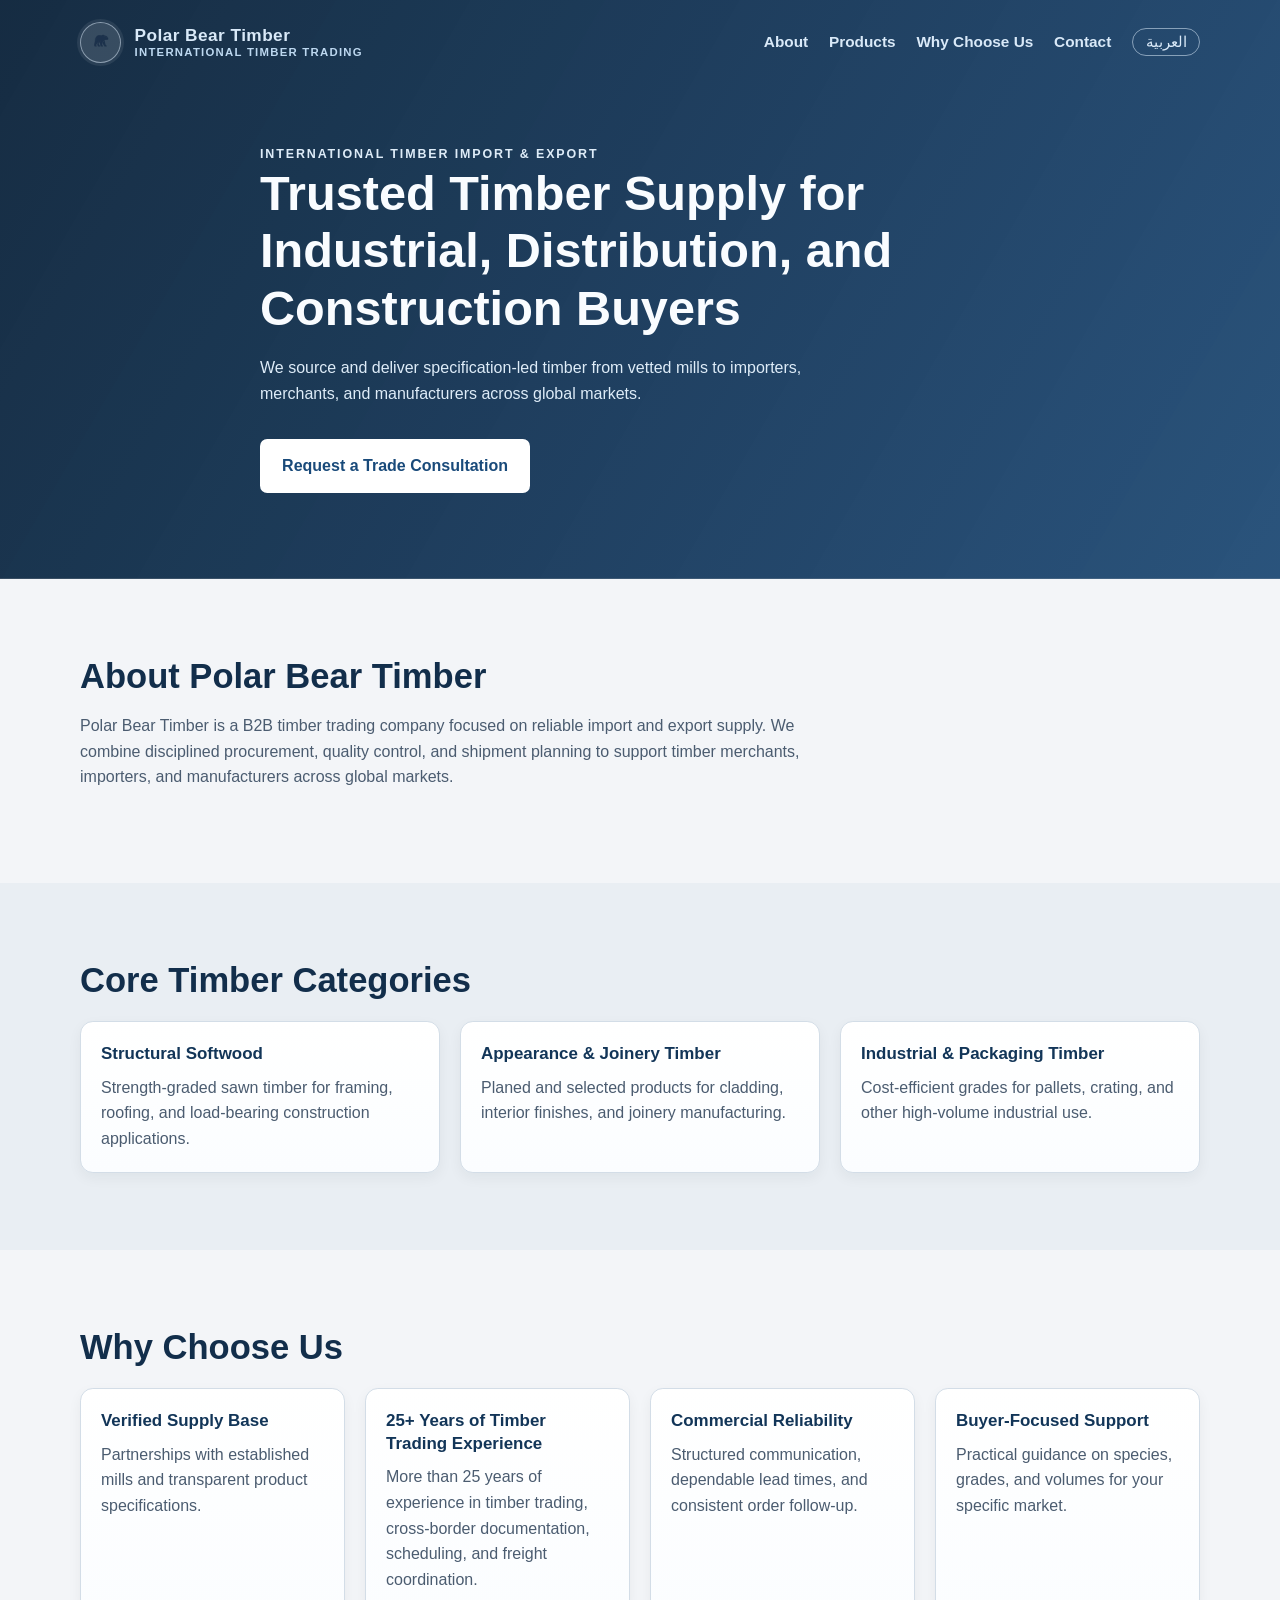
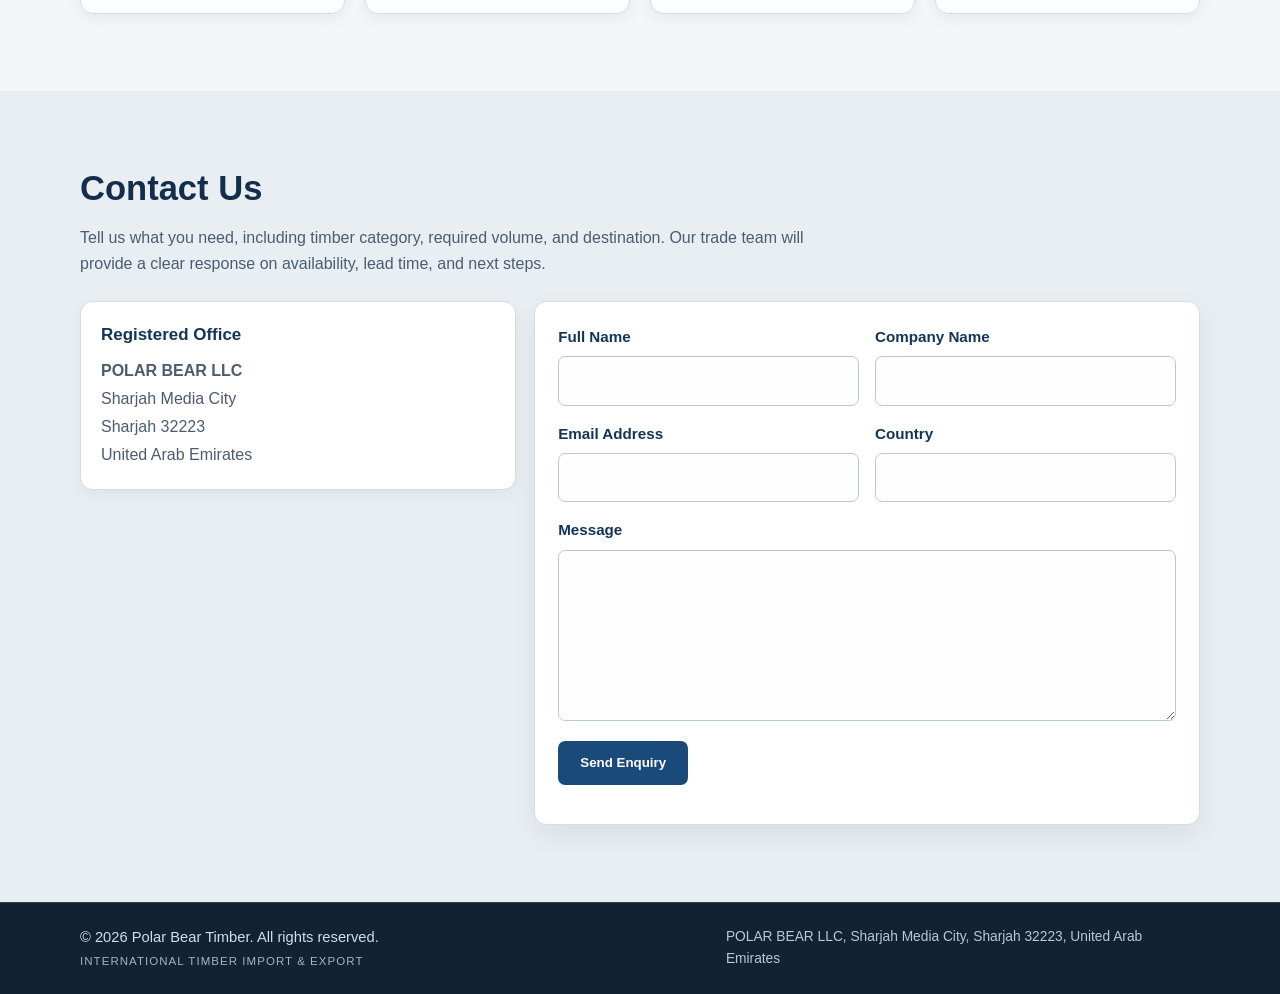
==== commit ebd0b5dd: "Refine EN/AR landing content and remove hardwood references" ====
--- a/index.html
+++ b/index.html
@@ -6,7 +6,7 @@
     <title>Polar Bear Timber | International Timber Trading</title>
     <meta
       name="description"
-      content="Polar Bear Timber is a B2B timber import/export partner supplying certified softwood and hardwood products for construction, manufacturing, and distribution."
+      content="Polar Bear Timber is a B2B timber import/export partner supplying certified softwood products for construction, manufacturing, and distribution."
     />
     <link rel="icon" type="image/png" sizes="32x32" href="assets/favicon.png" />
     <link rel="shortcut icon" href="assets/favicon.png" />
@@ -48,9 +48,9 @@
         <div class="container">
           <h2>About Polar Bear Timber</h2>
           <p>
-            Polar Bear Timber is a B2B timber trading company focused on reliable import/export
+            Polar Bear Timber is a B2B timber trading company focused on reliable import and export
             supply. We combine disciplined procurement, quality control, and shipment planning to
-            support long-term buying programs and project-based demand.
+            support timber merchants, importers, and manufacturers across global markets.
           </p>
         </div>
       </section>
@@ -79,13 +79,6 @@
                 Cost-efficient grades for pallets, crating, and other high-volume industrial use.
               </p>
             </article>
-            <article class="card">
-              <h3>Hardwood Programs</h3>
-              <p>
-                Selected hardwood species supplied to specification for production and specialist
-                trade requirements.
-              </p>
-            </article>
           </div>
         </div>
       </section>
@@ -99,8 +92,8 @@
               <p>Partnerships with established mills and transparent product specifications.</p>
             </article>
             <article class="card">
-              <h3>Trade &amp; Logistics Expertise</h3>
-              <p>Experienced handling of cross-border documentation, scheduling, and freight.</p>
+              <h3>25+ Years of Timber Trading Experience</h3>
+              <p>More than 25 years of experience in timber trading, cross-border documentation, scheduling, and freight coordination.</p>
             </article>
             <article class="card">
               <h3>Commercial Reliability</h3>
@@ -117,7 +110,7 @@
       <section class="section section-alt" id="contact">
         <div class="container contact-box">
           <div class="contact-intro">
-            <h2>Start a Supply Conversation</h2>
+            <h2>Contact Us</h2>
             <p>
               Tell us what you need, including timber category, required volume, and destination.
               Our trade team will provide a clear response on availability, lead time, and next
